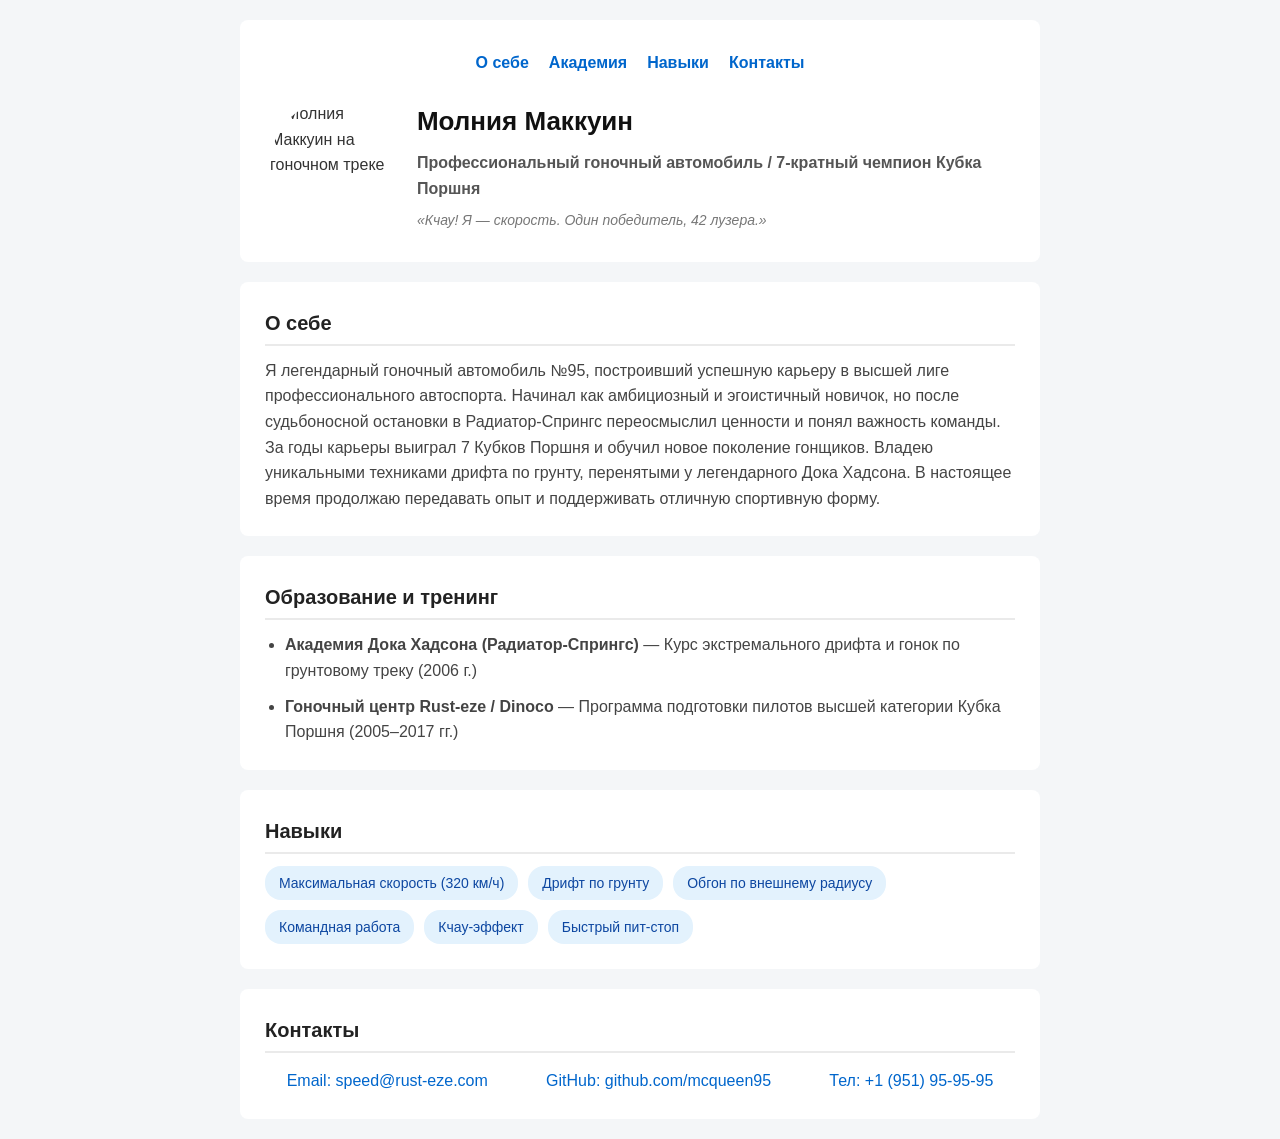
==== task1/index.html @ 52f97ffc "Update index.html" ====
<!DOCTYPE html>
<html lang="ru">
<head>
  <meta charset="utf-8">
  <meta name="viewport" content="width=device-width, initial-scale=1">
  <title>Резюме | Молния Маккуин</title>
  <link rel="stylesheet" href="style.css">
</head>
<body>

  <header class="header">
    <nav class="nav">
      <a href="#about" class="nav-link">О себе</a>
      <a href="#education" class="nav-link">Академия</a>
      <a href="#skills" class="nav-link">Навыки</a>
      <a href="#contacts" class="nav-link">Контакты</a>
    </nav>

    <div class="profile">
      <img src="https://i.ytimg.com/vi/uyR08Wuedx8/maxresdefault.jpg" alt="Молния Маккуин на гоночном треке" class="avatar">
      <div class="profile-info">
        <h1 class="name">Молния Маккуин</h1>
        <p class="role">Профессиональный гоночный автомобиль / 7-кратный чемпион Кубка Поршня</p>
        <p class="slogan">«Кчау! Я — скорость. Один победитель, 42 лузера.»</p>
      </div>
    </div>
  </header>

  <main class="main-content">
    <section id="about" class="section">
      <h2 class="section-title">О себе</h2>
      <article class="bio">
        <p>Я легендарный гоночный автомобиль №95, построивший успешную карьеру в высшей лиге профессионального автоспорта. Начинал как амбициозный и эгоистичный новичок, но после судьбоносной остановки в Радиатор-Спрингс переосмыслил ценности и понял важность команды. За годы карьеры выиграл 7 Кубков Поршня и обучил новое поколение гонщиков. Владею уникальными техниками дрифта по грунту, перенятыми у легендарного Дока Хадсона. В настоящее время продолжаю передавать опыт и поддерживать отличную спортивную форму.</p>
      </article>
    </section>

    <section id="education" class="section">
      <h2 class="section-title">Образование и тренинг</h2>
      <ul class="education-list">
        <li class="education-item">
          <strong>Академия Дока Хадсона (Радиатор-Спрингс)</strong> — Курс экстремального дрифта и гонок по грунтовому треку (2006 г.)
        </li>
        <li class="education-item">
          <strong>Гоночный центр Rust-eze / Dinoco</strong> — Программа подготовки пилотов высшей категории Кубка Поршня (2005–2017 гг.)
        </li>
      </ul>
    </section>

    <section id="skills" class="section">
      <h2 class="section-title">Навыки</h2>
      <div class="skills-wrapper">
        <span class="skill">Максимальная скорость (320 км/ч)</span>
        <span class="skill">Дрифт по грунту</span>
        <span class="skill">Обгон по внешнему радиусу</span>
        <span class="skill">Командная работа</span>
        <span class="skill">Кчау-эффект</span>
        <span class="skill">Быстрый пит-стоп</span>
      </div>
    </section>
  </main>

  <footer id="contacts" class="footer">
    <h2 class="section-title">Контакты</h2>
    <div class="contacts-list">
      <a href="mailto:speed@rust-eze.com" class="contact-link">Email: speed@rust-eze.com</a>
      <a href="https://github.com" target="_blank" rel="noopener noreferrer" class="contact-link">GitHub: github.com/mcqueen95</a>
      <a href="tel:+19595959595" class="contact-link">Тел: +1 (951) 95-95-95</a>
    </div>
  </footer>

</body>
</html>
---- task1/style.css ----
* {
  box-sizing: border-box;
  margin: 0;
  padding: 0;
}

body {
  font-family: Arial, sans-serif;
  line-height: 1.6;
  color: #333;
  background-color: #f4f6f8;
  display: flex;
  flex-direction: column;
  align-items: center;
  padding: 20px;
}

/* Навигация */
.nav {
  display: flex;
  justify-content: center;
  gap: 20px;
  margin-bottom: 25px;
  width: 100%;
}

.nav-link {
  text-decoration: none;
  color: #0066cc;
  font-weight: bold;
  transition: color 0.3s ease;
}

.nav-link:hover {
  color: #003366;
  text-decoration: underline;
}

/* Шапка профиля */
.header {
  display: flex;
  flex-direction: column;
  align-items: center;
  background-color: #ffffff;
  width: 100%;
  max-width: 800px;
  padding: 30px;
  border-radius: 8px;
  margin-bottom: 20px;
}

.profile {
  display: flex;
  flex-direction: row;
  align-items: center;
  justify-content: center;
  gap: 25px;
  width: 100%;
}

.avatar {
  width: 130px;
  height: 130px;
  border-radius: 50%;
  object-fit: cover;
}

.profile-info {
  display: flex;
  flex-direction: column;
  gap: 8px;
}

.name {
  font-size: 26px;
  color: #111;
}

.role {
  font-size: 16px;
  color: #555;
  font-weight: bold;
}

.slogan {
  font-size: 14px;
  color: #777;
  font-style: italic;
}

/* Основной контент */
.main-content {
  display: flex;
  flex-direction: column;
  gap: 20px;
  width: 100%;
  max-width: 800px;
}

.section {
  background-color: #ffffff;
  padding: 25px;
  border-radius: 8px;
  display: flex;
  flex-direction: column;
  gap: 12px;
}

.section-title {
  font-size: 20px;
  color: #222;
  border-bottom: 2px solid #eaeaea;
  padding-bottom: 5px;
}

.bio {
  color: #444;
}

/* Список образования */
.education-list {
  display: flex;
  flex-direction: column;
  gap: 10px;
  padding-left: 20px;
}

.education-item {
  color: #444;
}

/* Чипсы навыков */
.skills-wrapper {
  display: flex;
  flex-wrap: wrap;
  gap: 10px;
}

.skill {
  background-color: #e3f2fd;
  color: #0d47a1;
  padding: 6px 14px;
  border-radius: 16px;
  font-size: 14px;
  font-weight: 500;
}

/* Футер и контакты */
.footer {
  background-color: #ffffff;
  width: 100%;
  max-width: 800px;
  padding: 25px;
  border-radius: 8px;
  margin-top: 20px;
  display: flex;
  flex-direction: column;
  gap: 15px;
}

.contacts-list {
  display: flex;
  justify-content: space-around;
  flex-wrap: wrap;
  gap: 15px;
}

.contact-link {
  color: #0066cc;
  text-decoration: none;
  font-weight: 500;
  transition: color 0.2s ease, text-decoration 0.2s ease;
}

.contact-link:hover {
  color: #d32f2f;
  text-decoration: underline;
}
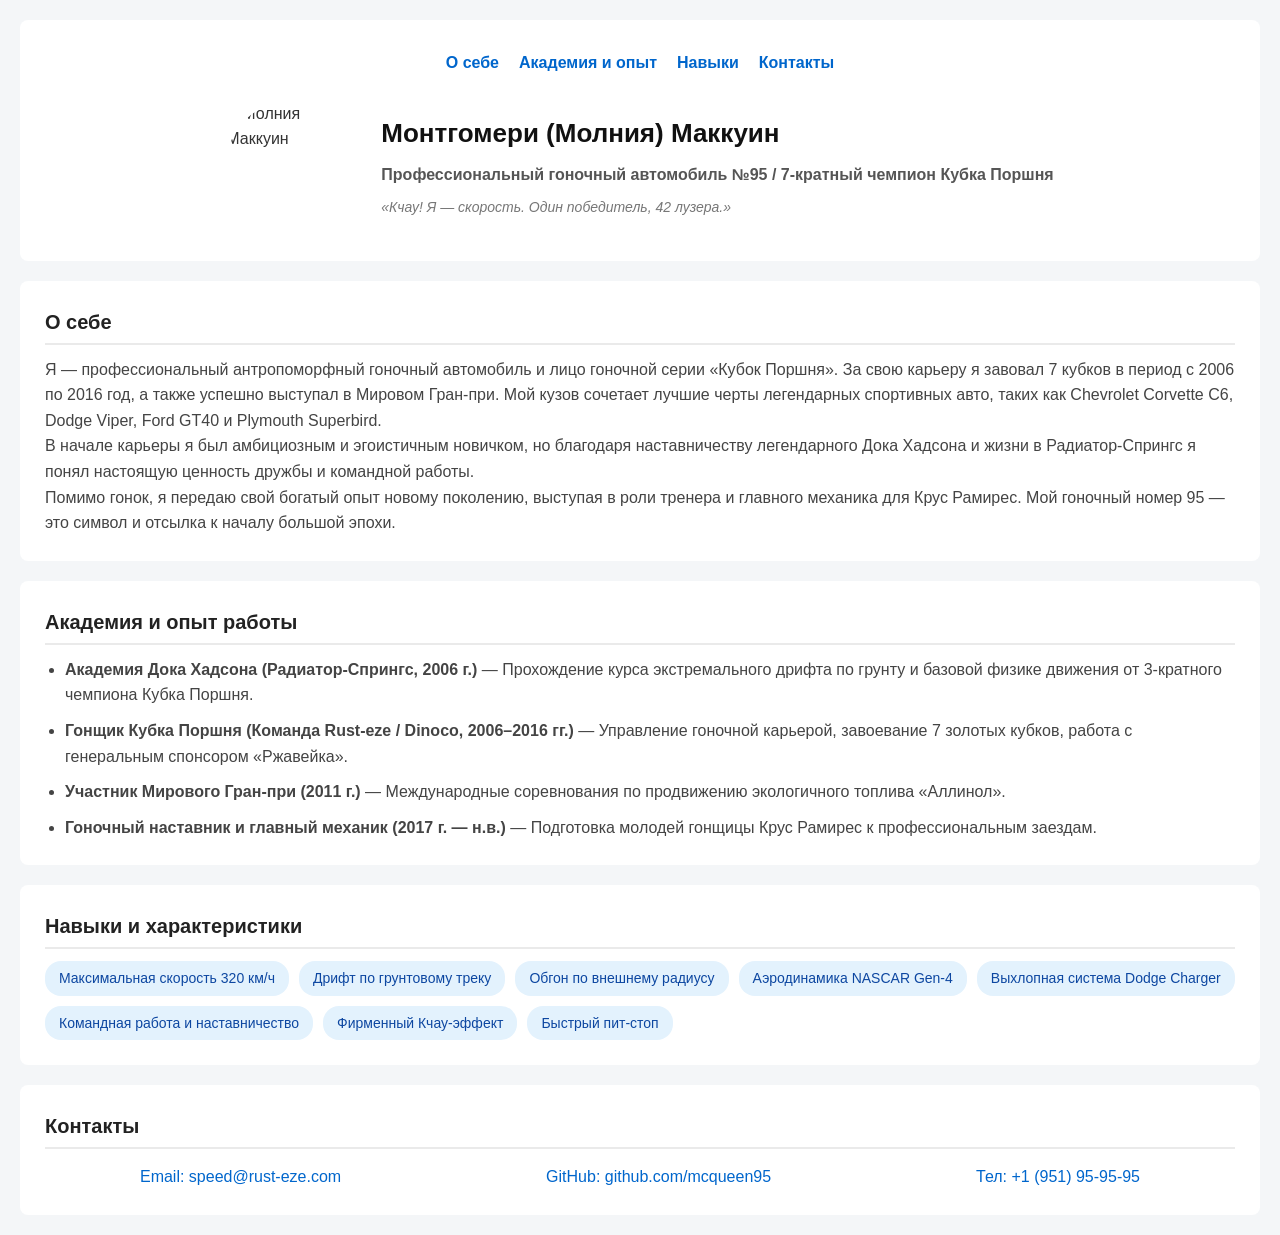
==== commit 9a7e7b7f: "Update index.html" ====
--- a/task1/index.html
+++ b/task1/index.html
@@ -11,16 +11,16 @@
   <header class="header">
     <nav class="nav">
       <a href="#about" class="nav-link">О себе</a>
-      <a href="#education" class="nav-link">Академия</a>
+      <a href="#education" class="nav-link">Академия и опыт</a>
       <a href="#skills" class="nav-link">Навыки</a>
       <a href="#contacts" class="nav-link">Контакты</a>
     </nav>
 
     <div class="profile">
-      <img src="https://i.ytimg.com/vi/uyR08Wuedx8/maxresdefault.jpg" alt="Молния Маккуин на гоночном треке" class="avatar">
+      <img src="mcqueen.jpg" alt="Молния Маккуин" class="avatar">
       <div class="profile-info">
-        <h1 class="name">Молния Маккуин</h1>
-        <p class="role">Профессиональный гоночный автомобиль / 7-кратный чемпион Кубка Поршня</p>
+        <h1 class="name">Монтгомери (Молния) Маккуин</h1>
+        <p class="role">Профессиональный гоночный автомобиль №95 / 7-кратный чемпион Кубка Поршня</p>
         <p class="slogan">«Кчау! Я — скорость. Один победитель, 42 лузера.»</p>
       </div>
     </div>
@@ -30,30 +30,46 @@
     <section id="about" class="section">
       <h2 class="section-title">О себе</h2>
       <article class="bio">
-        <p>Я легендарный гоночный автомобиль №95, построивший успешную карьеру в высшей лиге профессионального автоспорта. Начинал как амбициозный и эгоистичный новичок, но после судьбоносной остановки в Радиатор-Спрингс переосмыслил ценности и понял важность команды. За годы карьеры выиграл 7 Кубков Поршня и обучил новое поколение гонщиков. Владею уникальными техниками дрифта по грунту, перенятыми у легендарного Дока Хадсона. В настоящее время продолжаю передавать опыт и поддерживать отличную спортивную форму.</p>
+        <p>
+          Я — профессиональный антропоморфный гоночный автомобиль и лицо гоночной серии «Кубок Поршня». За свою карьеру я завовал 7 кубков в период с 2006 по 2016 год, а также успешно выступал в Мировом Гран-при. Мой кузов сочетает лучшие черты легендарных спортивных авто, таких как Chevrolet Corvette C6, Dodge Viper, Ford GT40 и Plymouth Superbird.
+        </p>
+        <p>
+          В начале карьеры я был амбициозным и эгоистичным новичком, но благодаря наставничеству легендарного Дока Хадсона и жизни в Радиатор-Спрингс я понял настоящую ценность дружбы и командной работы. 
+        </p>
+        <p>
+          Помимо гонок, я передаю свой богатый опыт новому поколению, выступая в роли тренера и главного механика для Крус Рамирес. Мой гоночный номер 95 — это символ и отсылка к началу большой эпохи.
+        </p>
       </article>
     </section>
 
     <section id="education" class="section">
-      <h2 class="section-title">Образование и тренинг</h2>
+      <h2 class="section-title">Академия и опыт работы</h2>
       <ul class="education-list">
         <li class="education-item">
-          <strong>Академия Дока Хадсона (Радиатор-Спрингс)</strong> — Курс экстремального дрифта и гонок по грунтовому треку (2006 г.)
+          <strong>Академия Дока Хадсона (Радиатор-Спрингс, 2006 г.)</strong> — Прохождение курса экстремального дрифта по грунту и базовой физике движения от 3-кратного чемпиона Кубка Поршня.
         </li>
         <li class="education-item">
-          <strong>Гоночный центр Rust-eze / Dinoco</strong> — Программа подготовки пилотов высшей категории Кубка Поршня (2005–2017 гг.)
+          <strong>Гонщик Кубка Поршня (Команда Rust-eze / Dinoco, 2006–2016 гг.)</strong> — Управление гоночной карьерой, завоевание 7 золотых кубков, работа с генеральным спонсором «Ржавейка».
+        </li>
+        <li class="education-item">
+          <strong>Участник Мирового Гран-при (2011 г.)</strong> — Международные соревнования по продвижению экологичного топлива «Аллинол».
+        </li>
+        <li class="education-item">
+          <strong>Гоночный наставник и главный механик (2017 г. — н.в.)</strong> — Подготовка молодей гонщицы Крус Рамирес к профессиональным заездам.
         </li>
       </ul>
     </section>
 
     <section id="skills" class="section">
-      <h2 class="section-title">Навыки</h2>
+      <h2 class="section-title">Навыки и характеристики</h2>
       <div class="skills-wrapper">
-        <span class="skill">Максимальная скорость (320 км/ч)</span>
-        <span class="skill">Дрифт по грунту</span>
+        <span class="skill">Максимальная скорость 320 км/ч</span>
+        <span class="skill">Дрифт по грунтовому треку</span>
         <span class="skill">Обгон по внешнему радиусу</span>
-        <span class="skill">Командная работа</span>
-        <span class="skill">Кчау-эффект</span>
+        <span class="skill">Аэродинамика NASCAR Gen-4</span>
+        <span class="skill">Выхлопная система Dodge Charger</span>
+        <span class="skill">Командная работа и наставничество</span>
+        <span class="skill">Фирменный Кчау-эффект</span>
         <span class="skill">Быстрый пит-стоп</span>
       </div>
     </section>
--- a/task1/style.css
+++ b/task1/style.css
@@ -11,8 +11,8 @@
   background-color: #f4f6f8;
   display: flex;
   flex-direction: column;
-  align-items: center;
   padding: 20px;
+  width: 100%;
 }
 
 /* Навигация */
@@ -43,7 +43,6 @@
   align-items: center;
   background-color: #ffffff;
   width: 100%;
-  max-width: 800px;
   padding: 30px;
   border-radius: 8px;
   margin-bottom: 20px;
@@ -94,7 +93,6 @@
   flex-direction: column;
   gap: 20px;
   width: 100%;
-  max-width: 800px;
 }
 
 .section {
@@ -104,6 +102,7 @@
   display: flex;
   flex-direction: column;
   gap: 12px;
+  width: 100%;
 }
 
 .section-title {
@@ -149,7 +148,6 @@
 .footer {
   background-color: #ffffff;
   width: 100%;
-  max-width: 800px;
   padding: 25px;
   border-radius: 8px;
   margin-top: 20px;
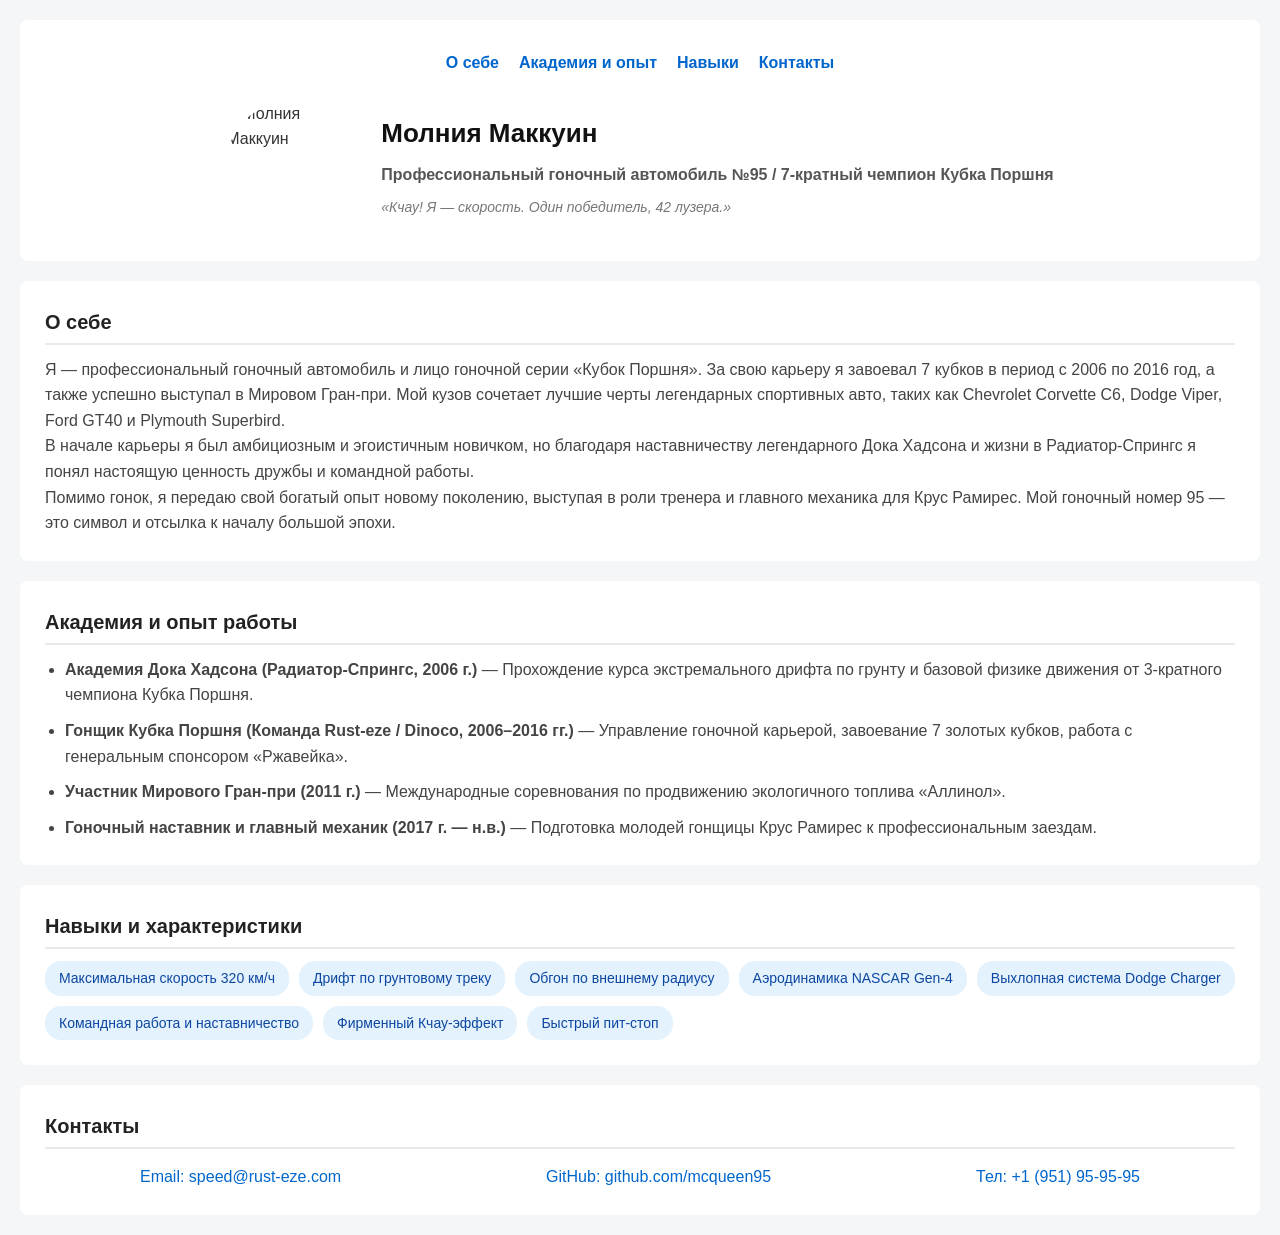
==== commit a404ecb7: "Update index.html" ====
--- a/task1/index.html
+++ b/task1/index.html
@@ -17,9 +17,9 @@
     </nav>
 
     <div class="profile">
-      <img src="mcqueen.jpg" alt="Молния Маккуин" class="avatar">
+      <img src="https://upload.wikimedia.org/wikipedia/en/8/8b/Lightning_McQueen.png" alt="Молния Маккуин" class="avatar">
       <div class="profile-info">
-        <h1 class="name">Монтгомери (Молния) Маккуин</h1>
+        <h1 class="name">Молния Маккуин</h1>
         <p class="role">Профессиональный гоночный автомобиль №95 / 7-кратный чемпион Кубка Поршня</p>
         <p class="slogan">«Кчау! Я — скорость. Один победитель, 42 лузера.»</p>
       </div>
@@ -31,7 +31,7 @@
       <h2 class="section-title">О себе</h2>
       <article class="bio">
         <p>
-          Я — профессиональный антропоморфный гоночный автомобиль и лицо гоночной серии «Кубок Поршня». За свою карьеру я завовал 7 кубков в период с 2006 по 2016 год, а также успешно выступал в Мировом Гран-при. Мой кузов сочетает лучшие черты легендарных спортивных авто, таких как Chevrolet Corvette C6, Dodge Viper, Ford GT40 и Plymouth Superbird.
+          Я — профессиональный гоночный автомобиль и лицо гоночной серии «Кубок Поршня». За свою карьеру я завоевал 7 кубков в период с 2006 по 2016 год, а также успешно выступал в Мировом Гран-при. Мой кузов сочетает лучшие черты легендарных спортивных авто, таких как Chevrolet Corvette C6, Dodge Viper, Ford GT40 и Plymouth Superbird.
         </p>
         <p>
           В начале карьеры я был амбициозным и эгоистичным новичком, но благодаря наставничеству легендарного Дока Хадсона и жизни в Радиатор-Спрингс я понял настоящую ценность дружбы и командной работы. 
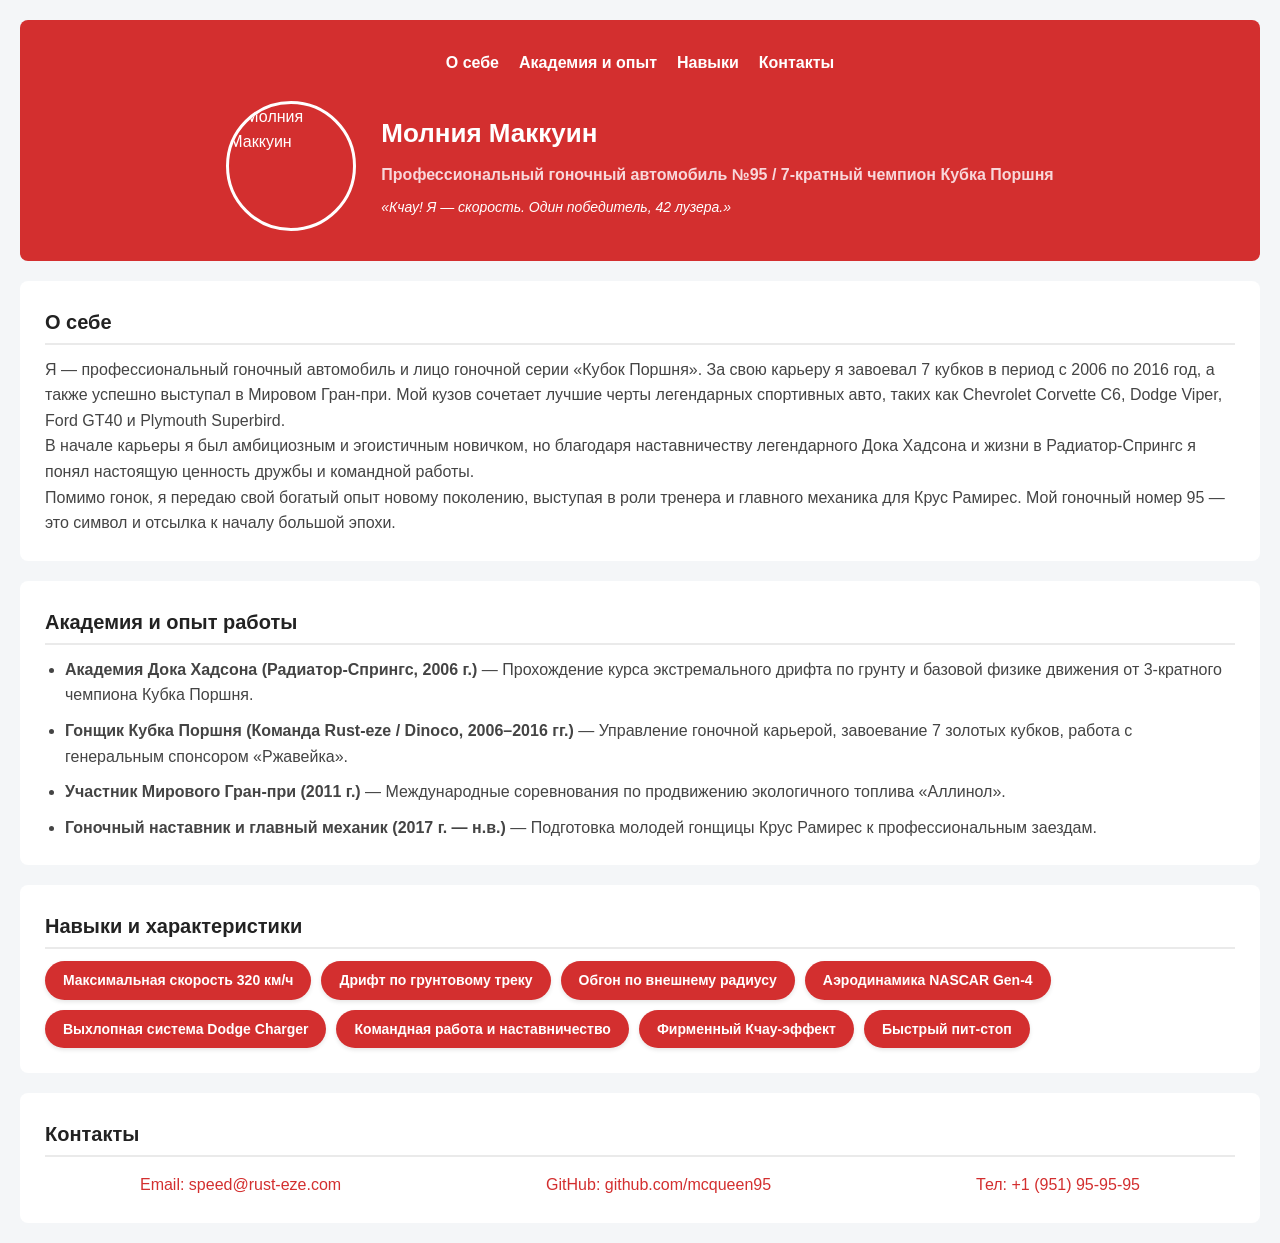
==== commit 641b60dd: "Update index.html" ====
--- a/task1/index.html
+++ b/task1/index.html
@@ -17,7 +17,7 @@
     </nav>
 
     <div class="profile">
-      <img src="https://upload.wikimedia.org/wikipedia/en/8/8b/Lightning_McQueen.png" alt="Молния Маккуин" class="avatar">
+      <img src="https://cadernopop.com.br/wp-content/smush-webp/2026/06/Carros.jpeg.webp" alt="Молния Маккуин" class="avatar">
       <div class="profile-info">
         <h1 class="name">Молния Маккуин</h1>
         <p class="role">Профессиональный гоночный автомобиль №95 / 7-кратный чемпион Кубка Поршня</p>
--- a/task1/style.css
+++ b/task1/style.css
@@ -24,24 +24,26 @@
   width: 100%;
 }
 
+/* Ссылки в красной шапке делаем белыми */
 .nav-link {
   text-decoration: none;
-  color: #0066cc;
+  color: #ffffff;
   font-weight: bold;
-  transition: color 0.3s ease;
+  transition: opacity 0.3s ease;
 }
 
 .nav-link:hover {
-  color: #003366;
+  opacity: 0.8;
   text-decoration: underline;
 }
 
-/* Шапка профиля */
+/* Красная шапка профиля (под цвет Маккуина) */
 .header {
   display: flex;
   flex-direction: column;
   align-items: center;
-  background-color: #ffffff;
+  background-color: #d32f2f; /* Яркий гоночный красный */
+  color: #ffffff; /* Белый цвет текста для читаемости */
   width: 100%;
   padding: 30px;
   border-radius: 8px;
@@ -62,6 +64,7 @@
   height: 130px;
   border-radius: 50%;
   object-fit: cover;
+  border: 3px solid #ffffff; /* Белая рамка вокруг фото */
 }
 
 .profile-info {
@@ -72,18 +75,18 @@
 
 .name {
   font-size: 26px;
-  color: #111;
+  color: #ffffff;
 }
 
 .role {
   font-size: 16px;
-  color: #555;
+  color: #f8d7da; /* Светло-розовато-белый оттенок */
   font-weight: bold;
 }
 
 .slogan {
   font-size: 14px;
-  color: #777;
+  color: #ffffff;
   font-style: italic;
 }
 
@@ -128,7 +131,7 @@
   color: #444;
 }
 
-/* Чипсы навыков */
+/* Красные овальные чипсы навыков */
 .skills-wrapper {
   display: flex;
   flex-wrap: wrap;
@@ -136,12 +139,13 @@
 }
 
 .skill {
-  background-color: #e3f2fd;
-  color: #0d47a1;
-  padding: 6px 14px;
-  border-radius: 16px;
+  background-color: #d32f2f; /* Красный фон овала */
+  color: #ffffff;            /* Четкий белый текст */
+  padding: 8px 18px;         /* Отступы внутри овала */
+  border-radius: 20px;       /* Закругление в форме овала/пилюли */
   font-size: 14px;
-  font-weight: 500;
+  font-weight: 600;
+  box-shadow: 0 2px 4px rgba(0, 0, 0, 0.1);
 }
 
 /* Футер и контакты */
@@ -164,13 +168,13 @@
 }
 
 .contact-link {
-  color: #0066cc;
+  color: #d32f2f;
   text-decoration: none;
   font-weight: 500;
   transition: color 0.2s ease, text-decoration 0.2s ease;
 }
 
 .contact-link:hover {
-  color: #d32f2f;
+  color: #9a0007;
   text-decoration: underline;
 }
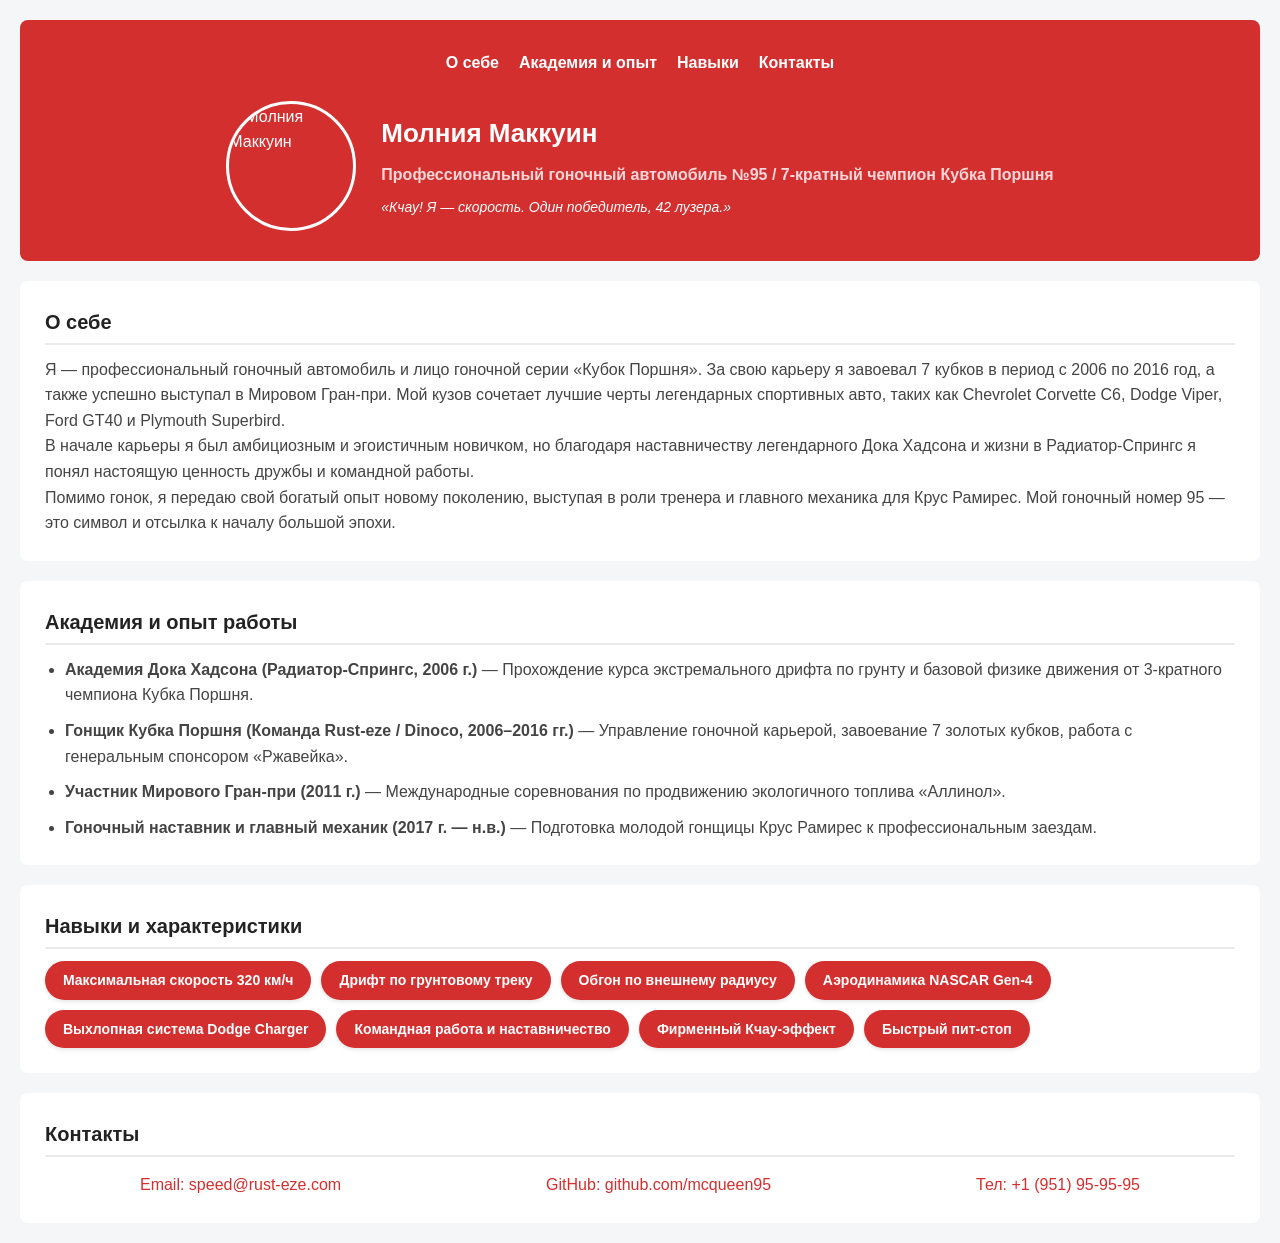
==== commit 8eedb5b4: "Update index.html" ====
--- a/task1/index.html
+++ b/task1/index.html
@@ -17,7 +17,7 @@
     </nav>
 
     <div class="profile">
-      <img src="https://cadernopop.com.br/wp-content/smush-webp/2026/06/Carros.jpeg.webp" alt="Молния Маккуин" class="avatar">
+      <img src="https://upload.wikimedia.org/wikipedia/en/8/8b/Lightning_McQueen.png" alt="Молния Маккуин" class="avatar">
       <div class="profile-info">
         <h1 class="name">Молния Маккуин</h1>
         <p class="role">Профессиональный гоночный автомобиль №95 / 7-кратный чемпион Кубка Поршня</p>
@@ -55,7 +55,7 @@
           <strong>Участник Мирового Гран-при (2011 г.)</strong> — Международные соревнования по продвижению экологичного топлива «Аллинол».
         </li>
         <li class="education-item">
-          <strong>Гоночный наставник и главный механик (2017 г. — н.в.)</strong> — Подготовка молодей гонщицы Крус Рамирес к профессиональным заездам.
+          <strong>Гоночный наставник и главный механик (2017 г. — н.в.)</strong> — Подготовка молодой гонщицы Крус Рамирес к профессиональным заездам.
         </li>
       </ul>
     </section>
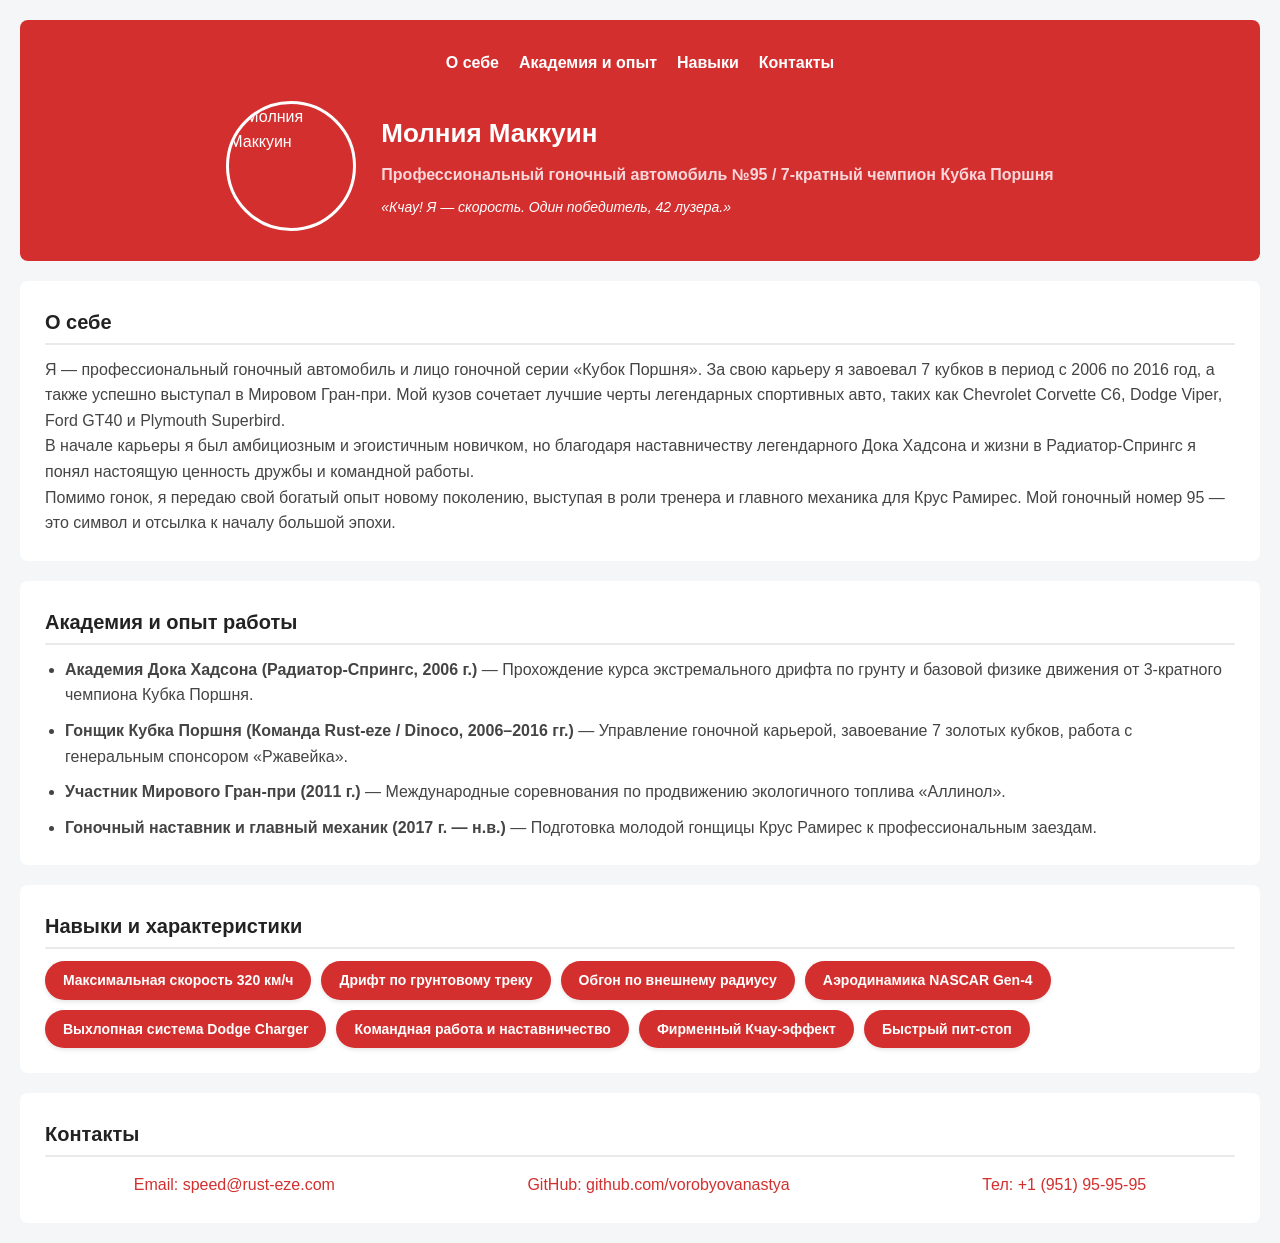
==== commit 5a6ffeb4: "Update index.html" ====
--- a/task1/index.html
+++ b/task1/index.html
@@ -17,7 +17,7 @@
     </nav>
 
     <div class="profile">
-      <img src="https://upload.wikimedia.org/wikipedia/en/8/8b/Lightning_McQueen.png" alt="Молния Маккуин" class="avatar">
+      <img src="https://static.wikia.nocookie.net/villainstournament/images/0/0e/Lightning_McQueen.jpg" alt="Молния Маккуин" class="avatar">
       <div class="profile-info">
         <h1 class="name">Молния Маккуин</h1>
         <p class="role">Профессиональный гоночный автомобиль №95 / 7-кратный чемпион Кубка Поршня</p>
@@ -79,7 +79,7 @@
     <h2 class="section-title">Контакты</h2>
     <div class="contacts-list">
       <a href="mailto:speed@rust-eze.com" class="contact-link">Email: speed@rust-eze.com</a>
-      <a href="https://github.com" target="_blank" rel="noopener noreferrer" class="contact-link">GitHub: github.com/mcqueen95</a>
+      <a href="https://github.com/vorobyovanastya" target="_blank" rel="noopener noreferrer" class="contact-link">GitHub: github.com/vorobyovanastya</a>
       <a href="tel:+19595959595" class="contact-link">Тел: +1 (951) 95-95-95</a>
     </div>
   </footer>
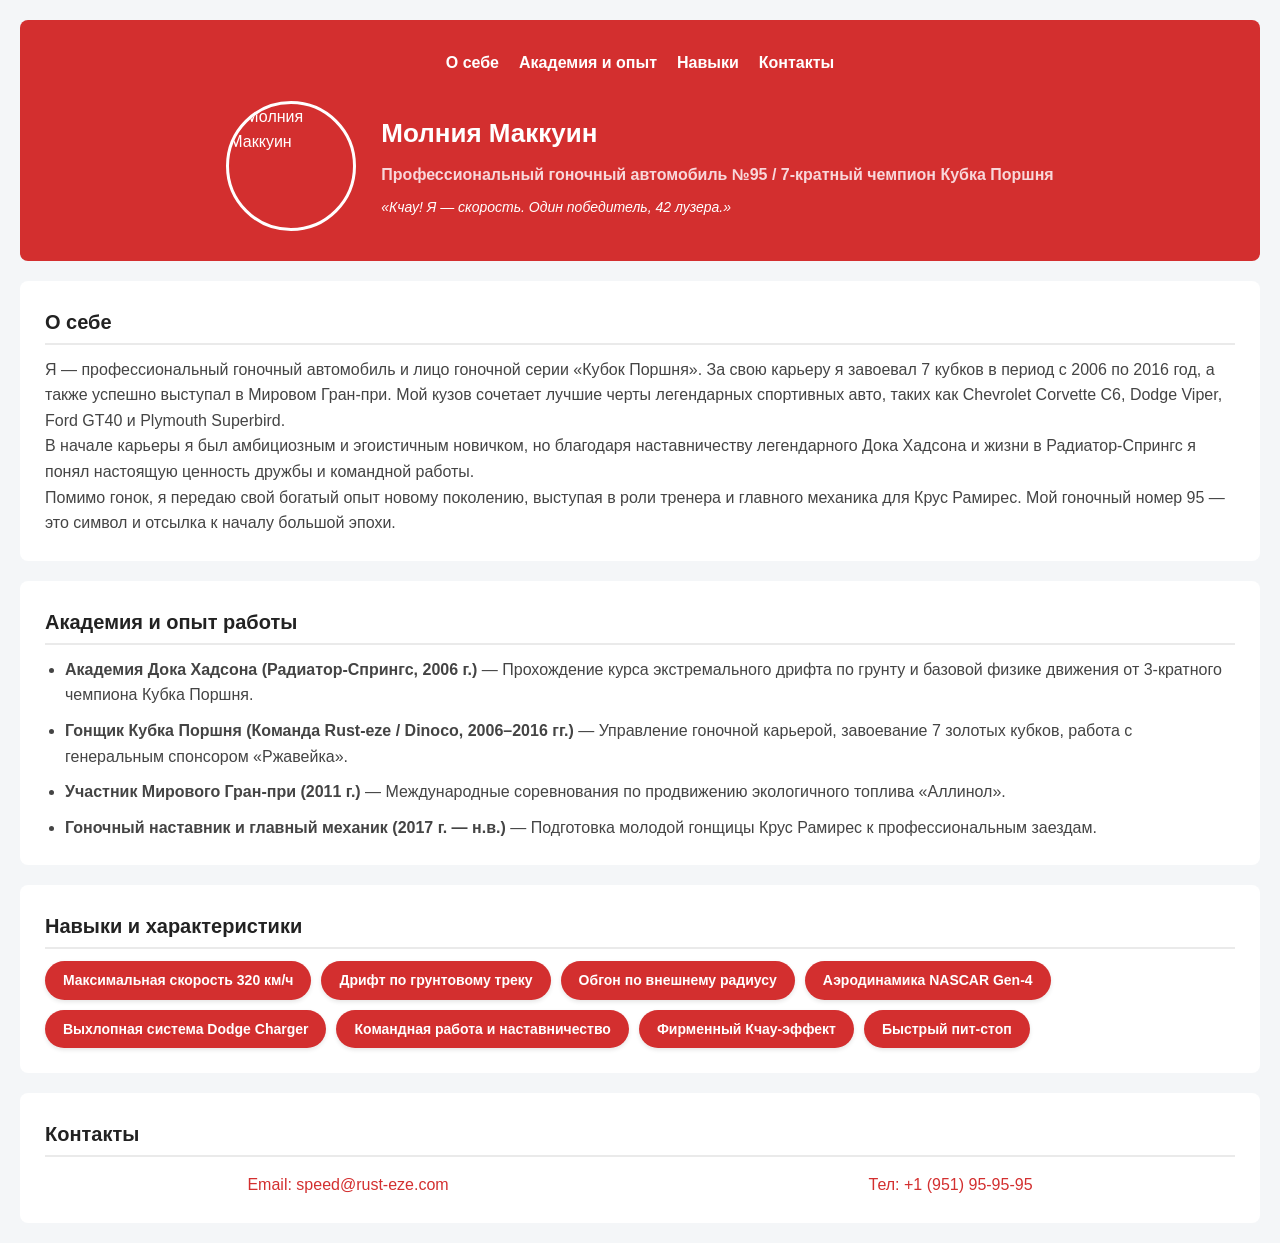
==== commit a47fe8e5: "Update index.html" ====
--- a/task1/index.html
+++ b/task1/index.html
@@ -79,7 +79,6 @@
     <h2 class="section-title">Контакты</h2>
     <div class="contacts-list">
       <a href="mailto:speed@rust-eze.com" class="contact-link">Email: speed@rust-eze.com</a>
-      <a href="https://github.com/vorobyovanastya" target="_blank" rel="noopener noreferrer" class="contact-link">GitHub: github.com/vorobyovanastya</a>
       <a href="tel:+19595959595" class="contact-link">Тел: +1 (951) 95-95-95</a>
     </div>
   </footer>
